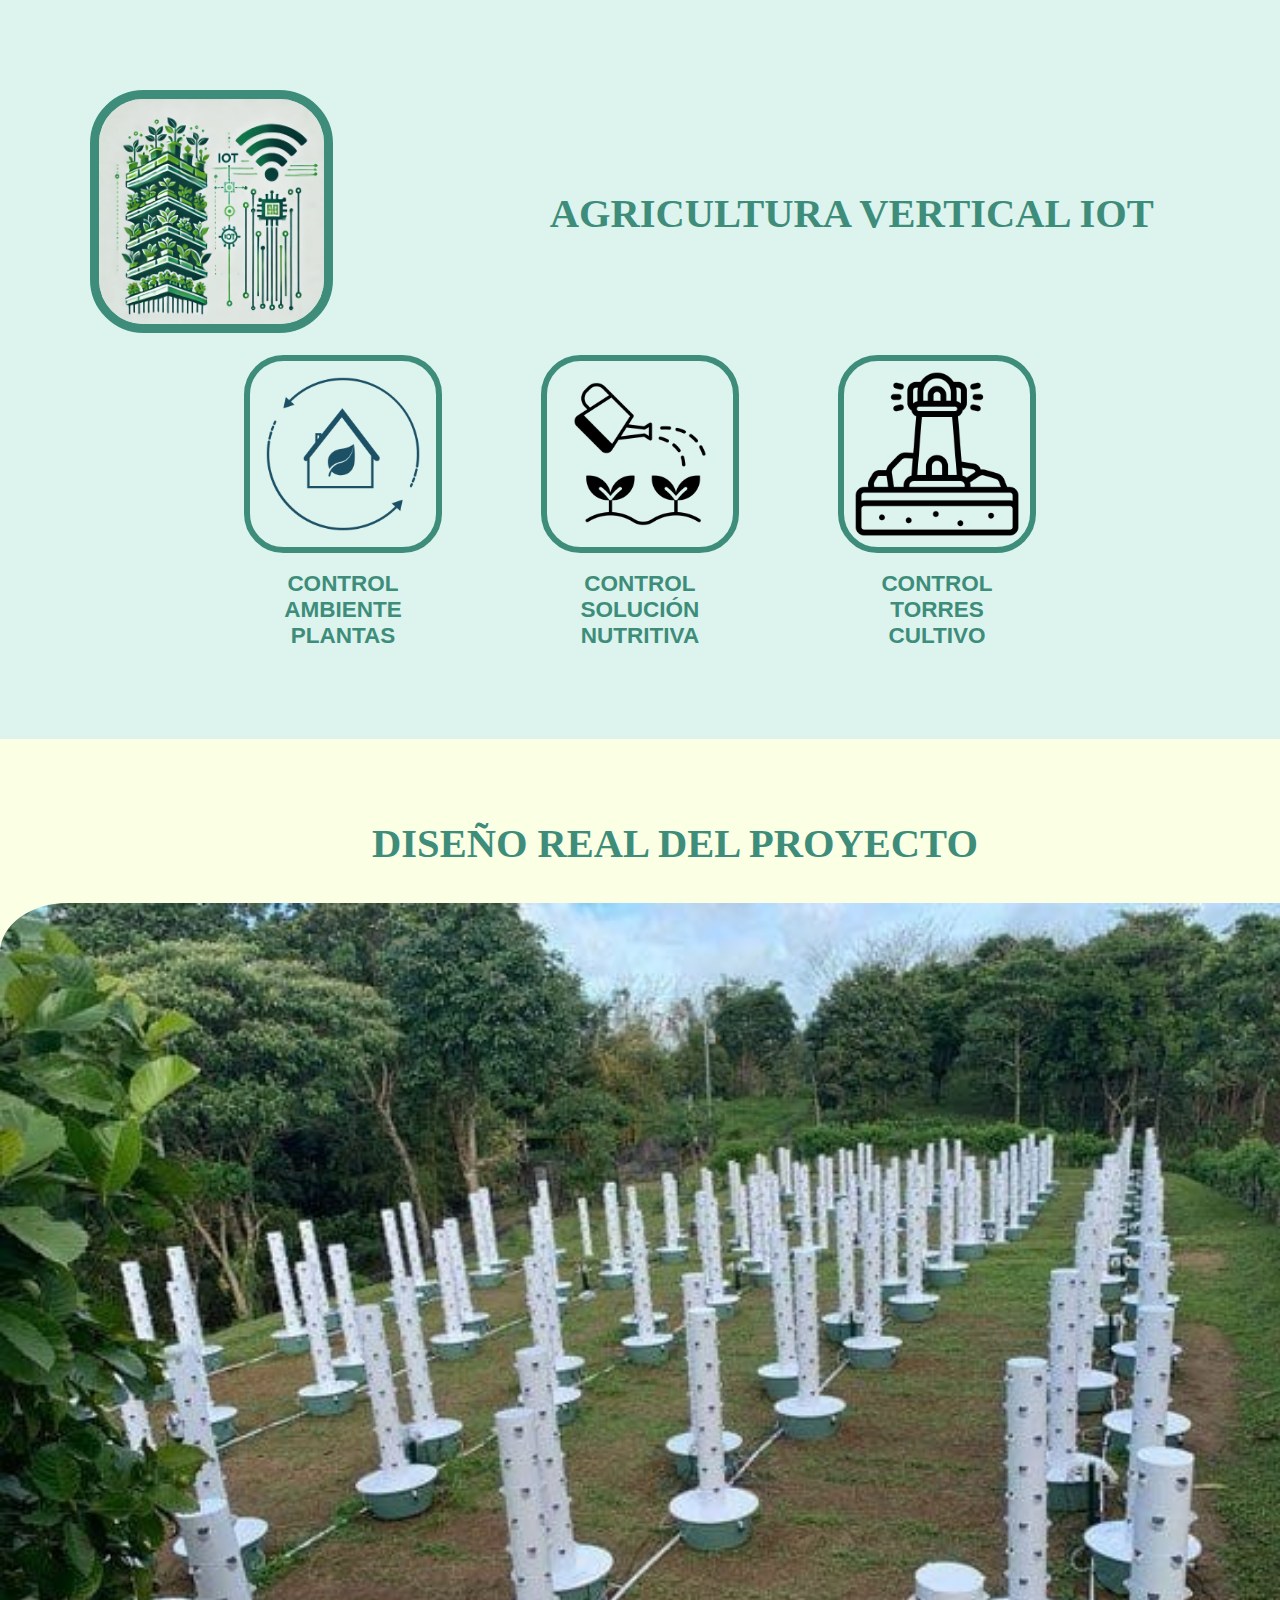
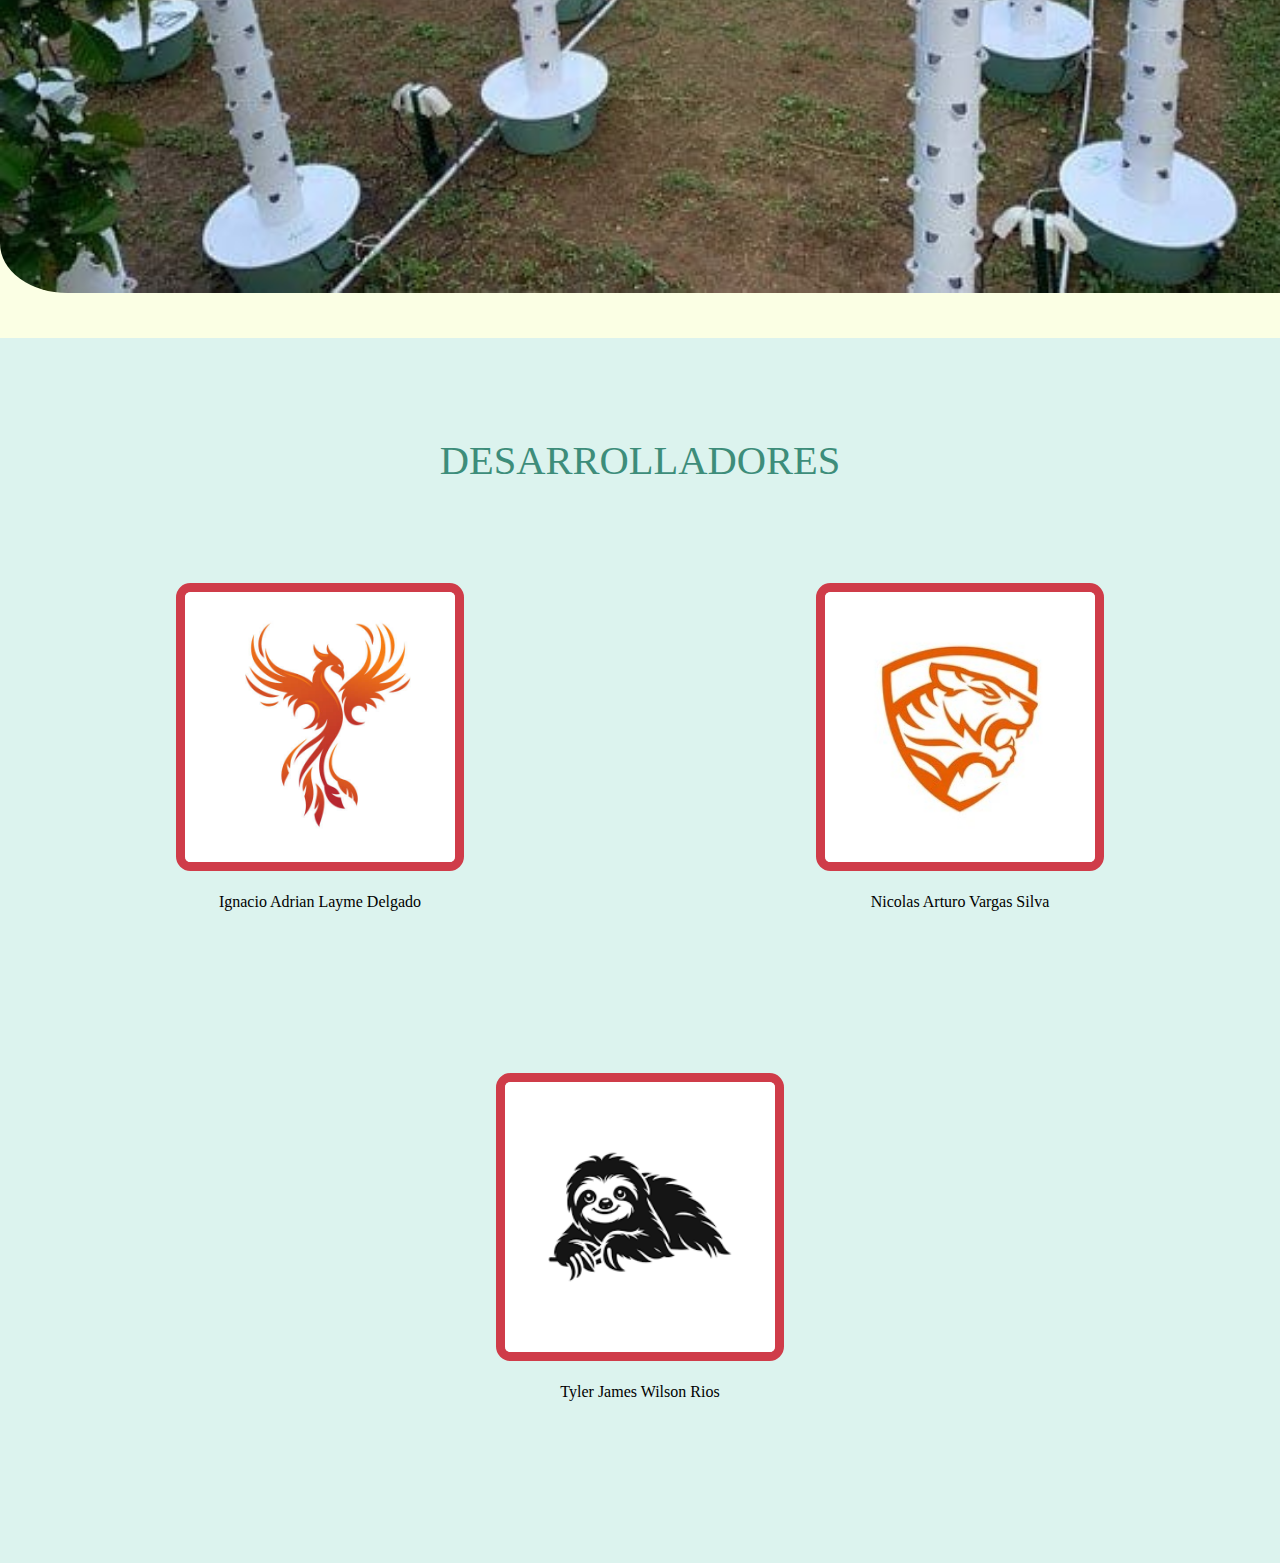
==== index.html @ a0ca9ff0 "Edicion1" ====
<!DOCTYPE html>
<html lang="en">
<head>
    <meta charset="UTF-8">
    <meta name="viewport" content="width=device-width, initial-scale=1.0">
    <title>Agricultura Vertical de Hortalizas con IOT</title>
    <link rel="stylesheet" href="css/styles.css">
    <link rel="stylesheet" href="css/responsive.css">
    <link rel="stylesheet" href="css/index.css">
</head>
<body class="body">
    <header class="header">
        <a href="index.html">
            <img class="header__logo" src="img/logo.webp" alt="Logo">
        </a>
        <a href="index.html">
            <h1 class="header__titulo" >AGRICULTURA VERTICAL IOT</h1>
        </a>
        <nav class="header__menu">
            <ul class="header__menu__lista">
                <li class="header__menu__lista__item">
                    <a class="header__menu__lista__item__a" href="Control_Ambiente.html">
                        <img class="header__img__link" src="img/OP1.png" alt="Control del Ambiente">
                        <span class="header__menu__lista__item__texto">Control <br> Ambiente <br> Plantas</span>
                    </a>
                </li>
                <li class="header__menu__lista__item">
                    <a class="header__menu__lista__item__a" href="Control_Solucion_Nutritiva.html">
                        <img class="header__img__link" src="img/OP2.png" alt="Control de Solución Nutritiva">
                        <span class="header__menu__lista__item__texto">Control <br> Solución <br> Nutritiva</span>
                    </a>
                </li>
                <li class="header__menu__lista__item">
                    <a class="header__menu__lista__item__a" href="Control_Torres_Cultivos.html">
                        <img class="header__img__link" src="img/OP33.png" alt="Control de Torres de Cultivo">
                        <span class="header__menu__lista__item__texto">Control <br> Torres <br> Cultivo</span>
                    </a>
                </li>                
            </ul>
        </nav>       
    </header>

    <main class="main">
        <h2 class="main__titulo">Diseño Real del Proyecto</h2>
        <img class="main__img1" src="img/cultivo vertical.jpeg" alt="hoja">
    </main>

    <footer class="footer">
        <h3 class="footer__desarrolladores">Desarrolladores</h3>
        <div class="footer__imagenes">
            <div class="footer__imagenes__item">
                <a href="#">
                    <img class="footer__img" src="img/fenix.jpg" alt="Desarrollador 1">
                </a>
                <p class="footer__imagenes__item__texto">Ignacio Adrian Layme Delgado</p>
            </div>
            <div class="footer__imagenes__item">
                <a href="#">
                    <img class="footer__img" src="img/tigre.jpg" alt="Desarrollador 2">
                </a>
                <p class="footer__imagenes__item__texto">Nicolas Arturo Vargas Silva</p>
            </div>
            <div class="footer__imagenes__item">
                <a href="#">
                    <img class="footer__img" src="img/perezoso.png" alt="Desarrollador 3">
                </a>
                <p class="footer__imagenes__item__texto">Tyler James Wilson Rios</p>
            </div>
        </div>
    </footer>
    
</body>
</html>
---- css/styles.css ----
/* Paleta de Colores */
/* link: https://www.colorhunt.co/palette/3d8d7ab3d8a8fbffe4a3d1c6 */
:root {
    --color-primario: #3D8D7A;
    --color-secundario: #B3D8A8;
    --color-fondo: #FBFFE4;
    --color-acento: #A3D1C6;
    --color-navegacion: #dcf3ee;
    --color-torres--texto: #cf3c49;
}

/* Fuentes Tipograficas */
:root {
    --fuente-titulo: "Playfair Display", serif;
    --fuente-subtitulo: "Poppins", sans-serif;
    --fuente-texto: "Roboto", sans-serif;
    --fuente-boton: "Montserrat", sans-serif;
}

*{
    margin: 0;
    padding: 0;
    box-sizing: border-box;
}	

/* HEADER */

.header{
    background-color: var(--color-navegacion);
    padding: 10vh 0;
}

.header__logo {
    height: 27vh;
    width: 27vh;
    border-radius: 22%;
    border: 1vh solid var(--color-primario);
}

a {
    text-decoration: none;
}

.header__titulo{
    font-size: 4.5vh;
    font-family: var(--fuente-titulo);
    color: var(--color-primario);
    font-weight: bold;
    margin: 4vh;
}

.header__img__link{
    height: 22vh;
    width: 22vh;
    border-radius: 20%;
    margin: 2vh;
    border: 0.7vh solid var(--color-primario);
}

.header__menu__lista{
    list-style: none;
    gap: 7vh;
}

.header__menu__lista__item__texto{
    font-size: 2.5vh;
    font-family: var(--fuente-boton);
    color: var(--color-primario);
    text-transform: uppercase;
    font-weight: 700;
    text-align: center;
}

/* FOOTER */

.footer{
    background-color: var(--color-navegacion);
    padding: 9vh 0;
}

.footer__desarrolladores{
    font-size: 4.5vh;
    font-family: var(--fuente-titulo);
    color: var(--color-primario);
    text-transform: uppercase;
    font-weight: 500;
    margin: 2vh;
}

.footer__img{
    height: 32vh;
    width: 32vh;
    border-radius: 5%;
    margin: 0 auto;
    border: 1vh solid var(--color-torres--texto);
    margin-bottom: 2vh;
}

.footer__imagenes__item{
    margin: 9vh;
}

.footer__imagenes__item__texto{
    text-align: center;
}
---- css/responsive.css ----
/* Paleta de Colores */
/* link: https://www.colorhunt.co/palette/3d8d7ab3d8a8fbffe4a3d1c6 */
:root {
    --color-primario: #3D8D7A;
    --color-secundario: #B3D8A8;
    --color-fondo: #FBFFE4;
    --color-acento: #A3D1C6;
}

/* Fuentes Tipograficas */
:root {
    --fuente-titulo: "Playfair Display", serif;
    --fuente-subtitulo: "Poppins", sans-serif;
    --fuente-texto: "Roboto", sans-serif;
    --fuente-boton: "Montserrat", sans-serif;
}

/* HEADER */
.header {
    display: flex;
    justify-content: space-around;
    align-items: center;
    flex-direction: row;
    flex-wrap: wrap;
}

.header__menu__lista{
    display: flex;
    justify-content: space-around;
    align-items: center;
    flex-direction: row;
    flex-wrap: wrap;
}

.header__menu__lista__item .header__menu__lista__item__a {
    display: flex;
    flex-direction: column;
    align-items: center;
    text-decoration: none;
    justify-content: space-around;
}

/* FOOTER */
.footer {
    display: flex;
    justify-content: space-around;
    align-items: center;
    flex-direction: column;
    flex-wrap: wrap;
}

.footer__imagenes{
    display: flex;
    justify-content: space-around;
    align-items: center;
    flex-direction: row;
    flex-wrap: wrap;
}
---- css/index.css ----
/* Paleta de Colores */
/* link: https://www.colorhunt.co/palette/3d8d7ab3d8a8fbffe4a3d1c6 */
:root {
    --color-primario: #3D8D7A;
    --color-secundario: #B3D8A8;
    --color-fondo: #FBFFE4;
    --color-acento: #A3D1C6;
    --color-navegacion: #dcf3ee;
}

/* Fuentes Tipograficas */
:root {
    --fuente-titulo: "Playfair Display", serif;
    --fuente-subtitulo: "Poppins", sans-serif;
    --fuente-texto: "Roboto", sans-serif;
    --fuente-boton: "Montserrat", sans-serif;
}

.main{
    /* RESPONSIVE */
    display: flex;
    align-items: center;
    flex-direction: column;
    flex-wrap: wrap;
    /* STYLES */
    background-color: var(--color-fondo);
    padding: 5vh 0;
}

.main__titulo{
    font-size: 4.5vh;
    font-family: var(--fuente-titulo);
    color: var(--color-primario);
    font-weight: 600;
    margin: 4vh;
    text-transform: uppercase;
}

.main__img1{
    height: 110vh;
    width: 150vh;
    border-radius: 5%;
}
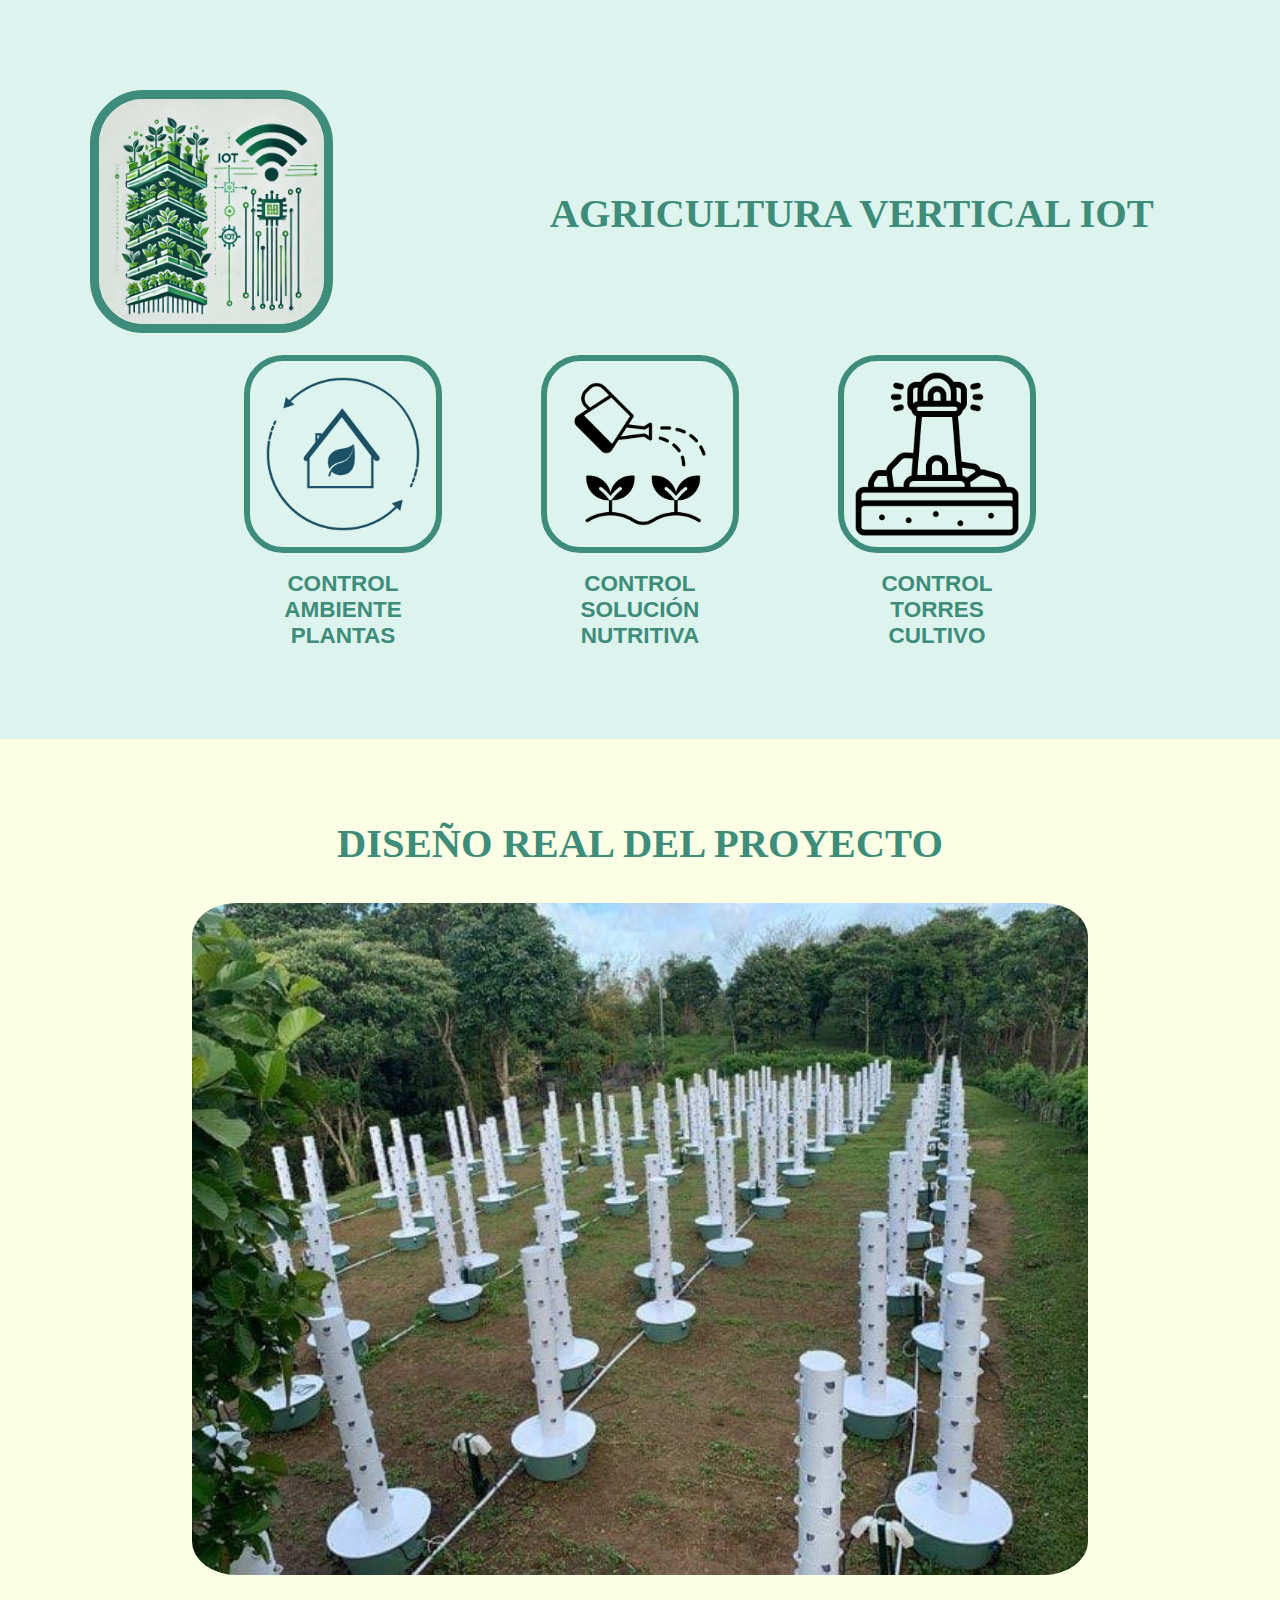
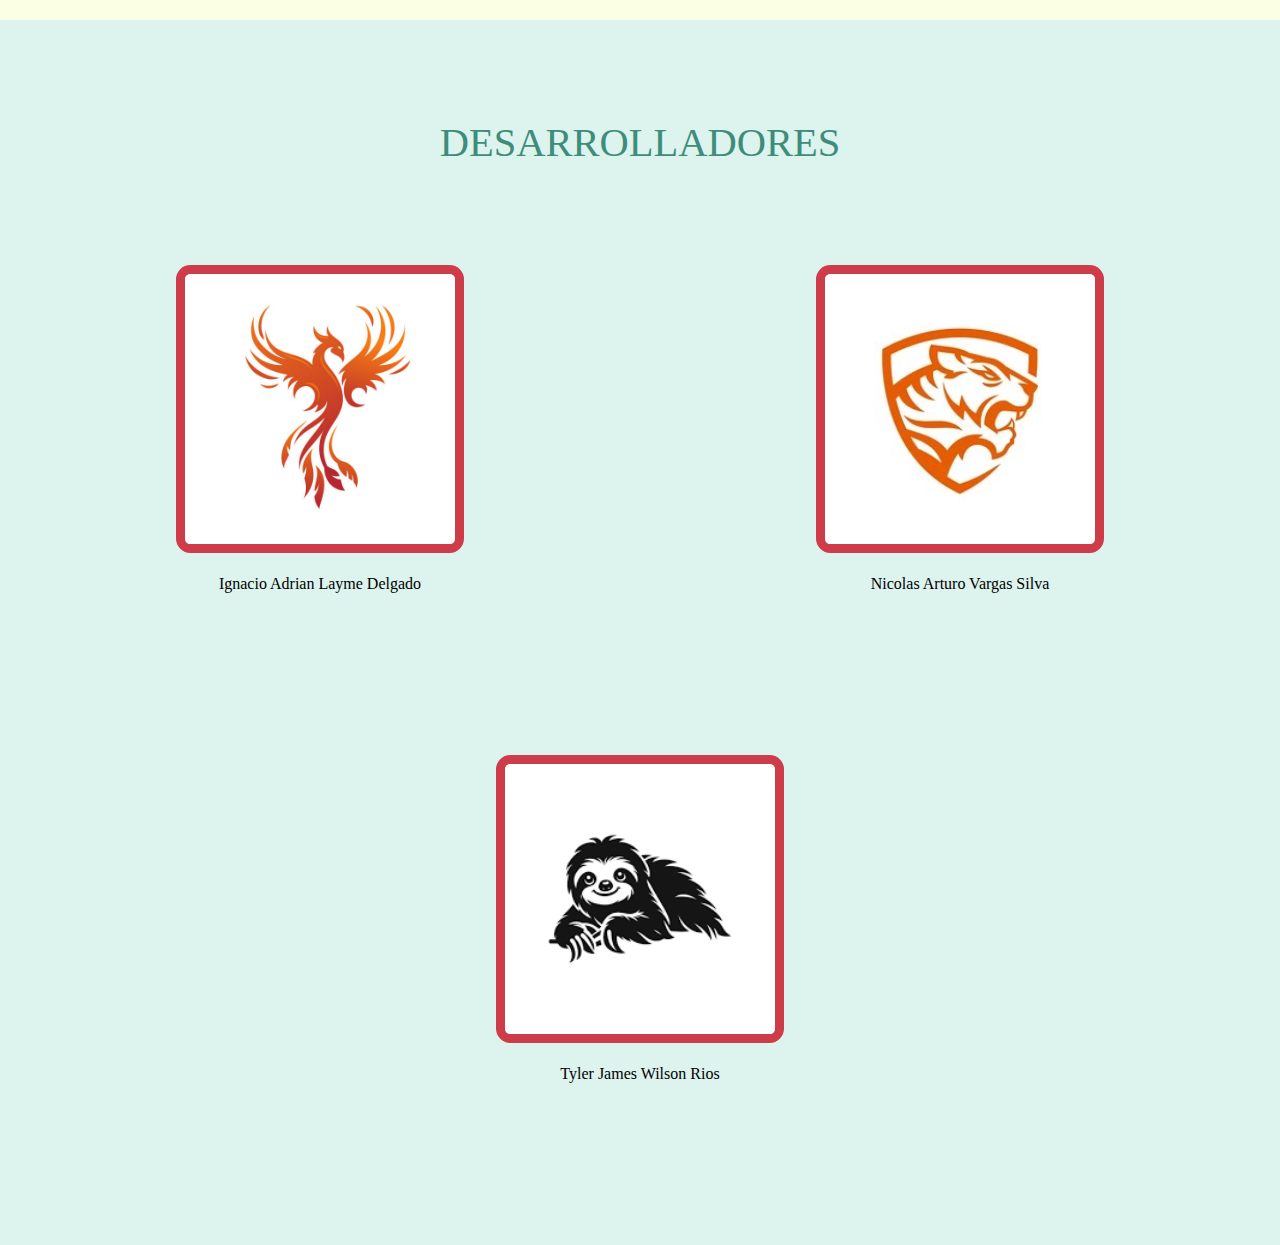
==== commit 1c578133: "Edicion2" ====
--- a/index.html
+++ b/index.html
@@ -40,6 +40,12 @@
         </nav>       
     </header>
 
+    <!-- Aquí agregas el audio -->
+    <audio id="musicaFondo" autoplay loop>
+        <source src="audio/PvsZ.mp3" type="audio/mp3">
+        <script src="js/Musica.js"></script>
+    </audio>
+
     <main class="main">
         <h2 class="main__titulo">Diseño Real del Proyecto</h2>
         <img class="main__img1" src="img/cultivo vertical.jpeg" alt="hoja">
@@ -68,6 +74,5 @@
             </div>
         </div>
     </footer>
-    
 </body>
 </html>--- a/css/responsive.css
+++ b/css/responsive.css
@@ -57,3 +57,11 @@
     flex-wrap: wrap;
 }
 
+.footer__imagenes__item {
+    display: flex;
+    justify-content: space-around;
+    align-items: center;
+    flex-direction: column;
+    flex-wrap: wrap;
+}
+
--- a/css/index.css
+++ b/css/index.css
@@ -36,8 +36,8 @@
     text-transform: uppercase;
 }
 
-.main__img1{
-    height: 110vh;
-    width: 150vh;
+.main__img1 {
+    width: 70vw; 
+    height: auto;
     border-radius: 5%;
-}+}
